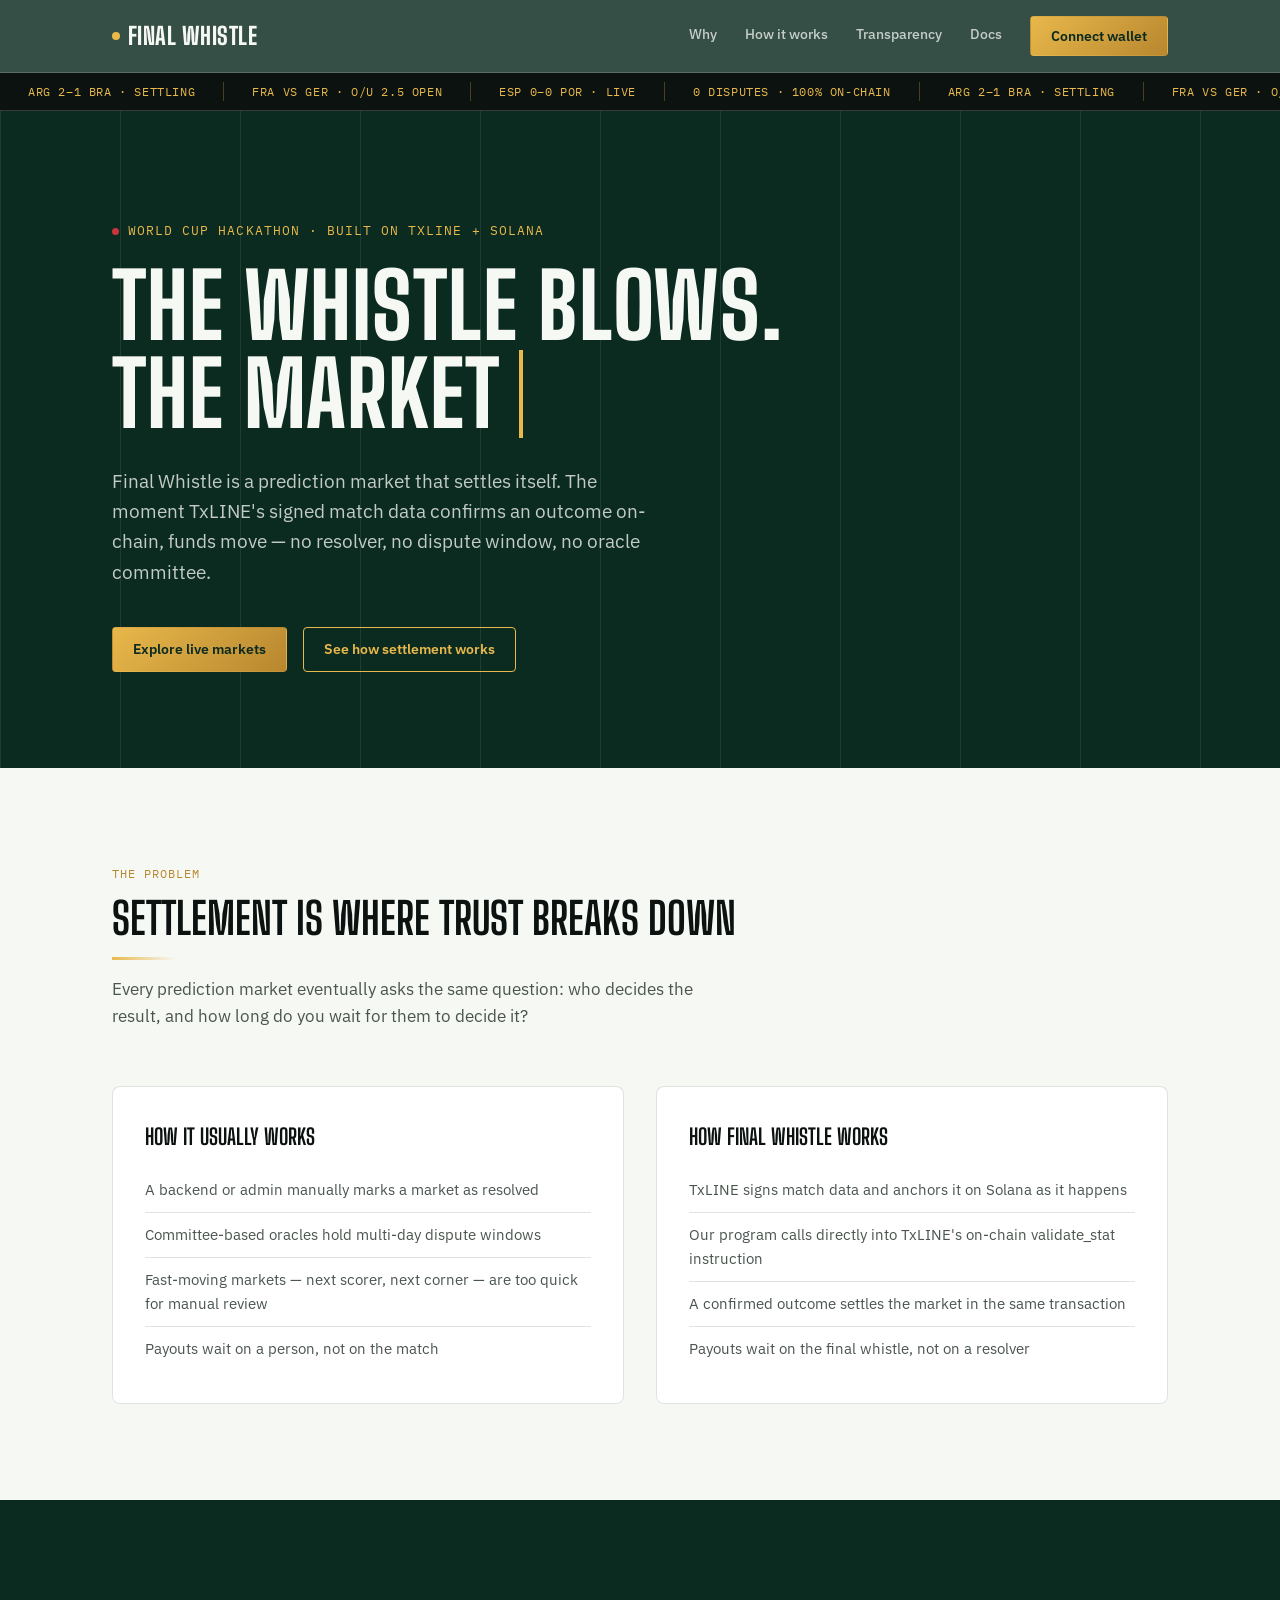
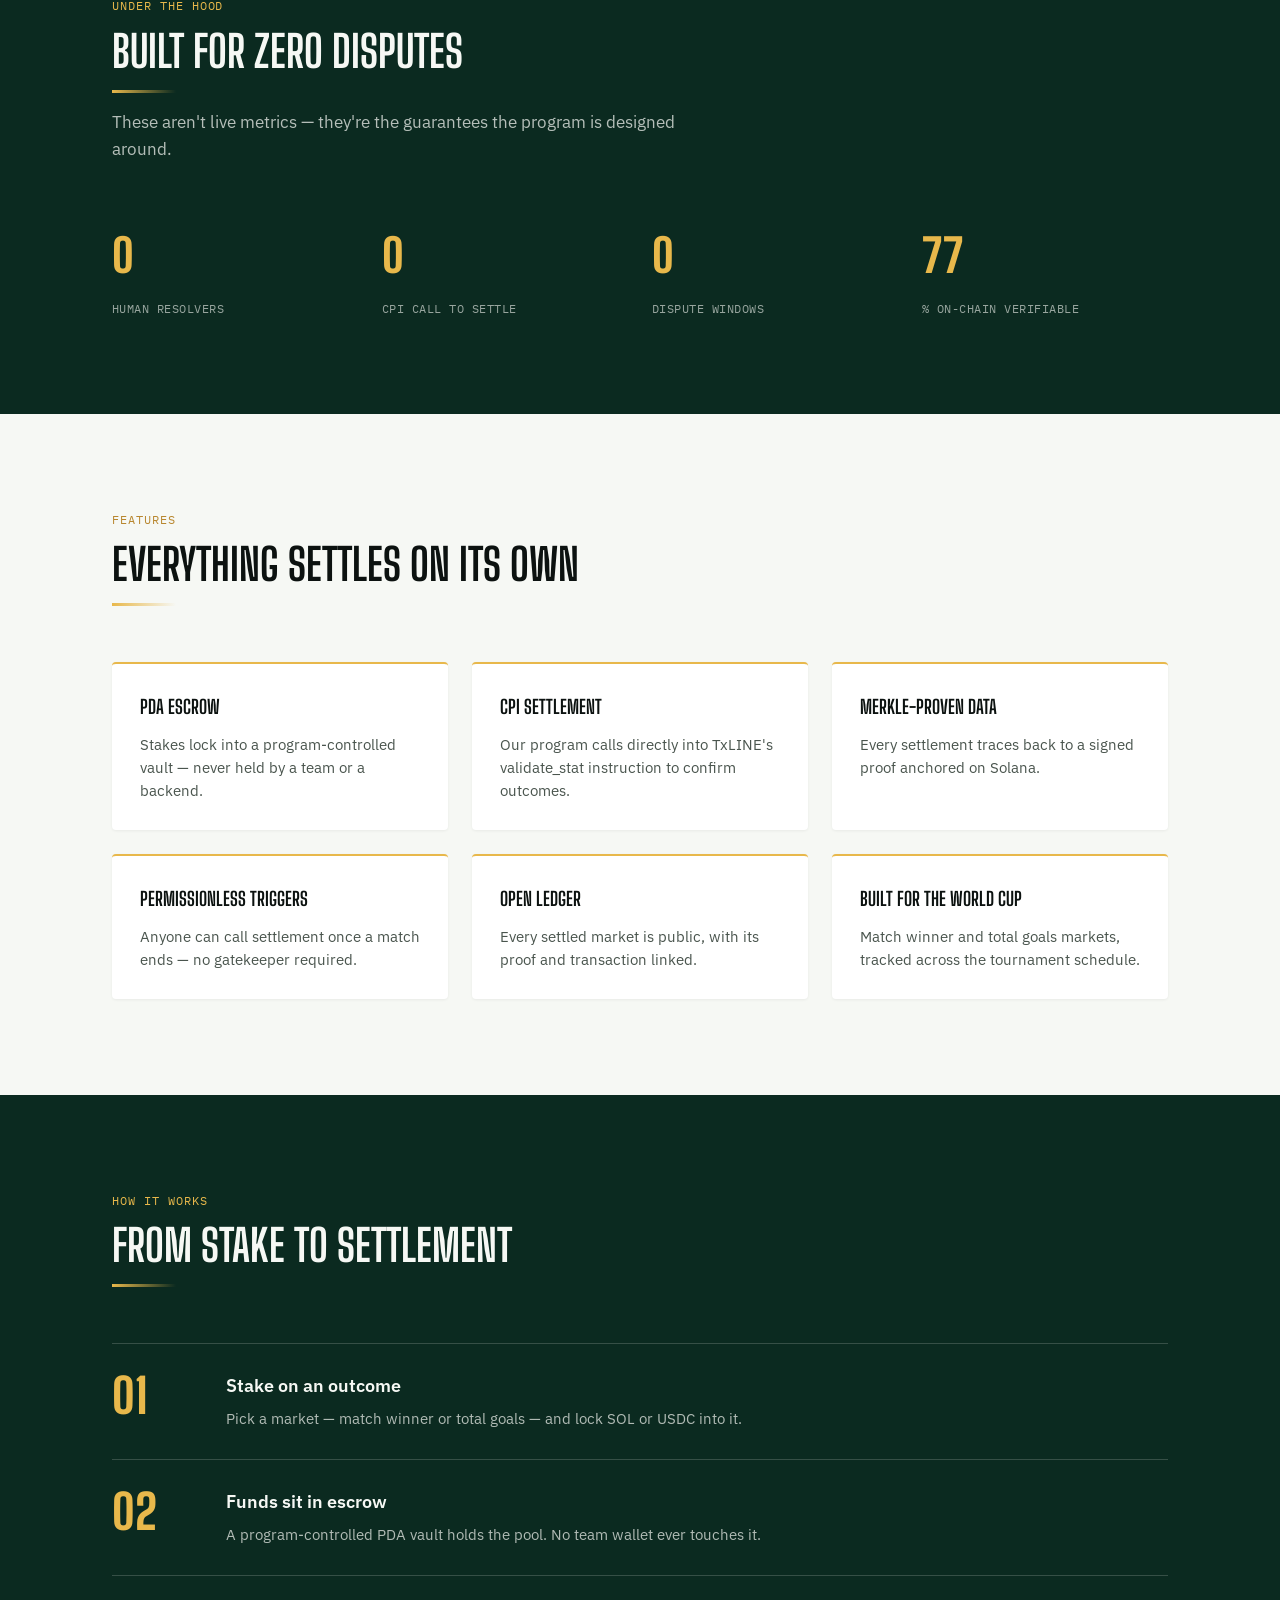
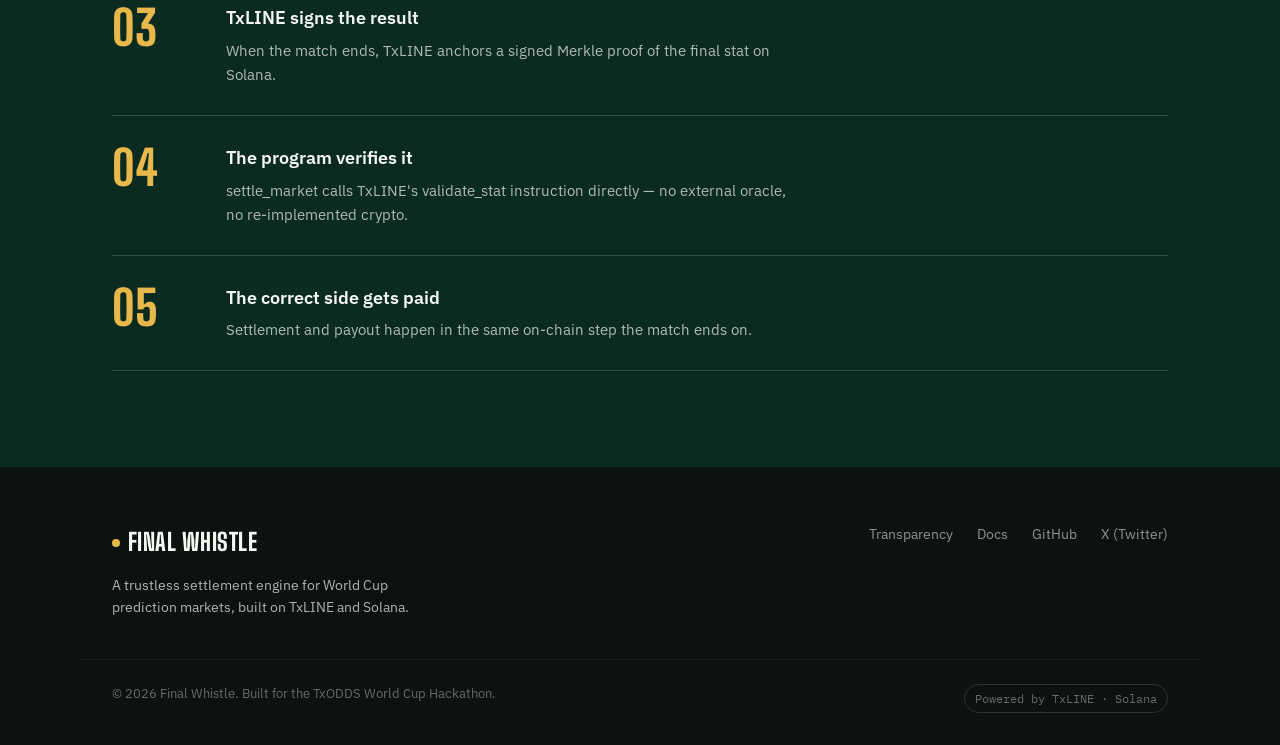
==== website/index.html @ 109b5124 "Final Whistle: Anchor program + website + docs" ====
<!DOCTYPE html>
<html lang="en">
<head>
<meta charset="UTF-8">
<meta name="viewport" content="width=device-width, initial-scale=1.0">
<title>Final Whistle — Trustless World Cup settlement on Solana</title>
<meta name="description" content="A prediction market that settles itself the moment TxLINE confirms a match outcome on-chain — no resolver, no dispute window.">
<link rel="stylesheet" href="style.css">
</head>
<body>

<nav class="nav">
  <div class="container">
    <a href="index.html" class="wordmark"><span class="dot"></span>Final Whistle</a>
    <div class="nav-links">
      <a href="#problem">Why</a>
      <a href="#how">How it works</a>
      <a href="transparency.html">Transparency</a>
      <a href="docs.md">Docs</a>
      <button class="btn solid">Connect wallet</button>
    </div>
  </div>
</nav>

<div class="ticker" aria-hidden="true">
  <div class="ticker-track">
    <span>ARG 2–1 BRA · SETTLING</span>
    <span>FRA vs GER · O/U 2.5 OPEN</span>
    <span>ESP 0–0 POR · LIVE</span>
    <span>0 DISPUTES · 100% ON-CHAIN</span>
    <span>ARG 2–1 BRA · SETTLING</span>
    <span>FRA vs GER · O/U 2.5 OPEN</span>
    <span>ESP 0–0 POR · LIVE</span>
    <span>0 DISPUTES · 100% ON-CHAIN</span>
  </div>
</div>

<section class="hero">
  <div class="sweep" aria-hidden="true"></div>
  <div class="container">
    <div class="eyebrow"><span class="live-dot" aria-hidden="true"></span>World Cup Hackathon · Built on TxLINE + Solana</div>
    <h1>The whistle blows.<br>The market <span class="type">settles.</span></h1>
    <p class="lead">Final Whistle is a prediction market that settles itself. The moment TxLINE's signed match data confirms an outcome on-chain, funds move — no resolver, no dispute window, no oracle committee.</p>
    <div class="cta-row">
      <button class="btn solid">Explore live markets</button>
      <a href="#how" class="btn">See how settlement works</a>
    </div>
  </div>
</section>

<section id="problem">
  <div class="container">
    <div class="eyebrow-sm">The problem</div>
    <h2>Settlement is where trust breaks down</h2>
    <p class="lede">Every prediction market eventually asks the same question: who decides the result, and how long do you wait for them to decide it?</p>
    <div class="split">
      <div class="card">
        <h3>How it usually works</h3>
        <ul>
          <li>A backend or admin manually marks a market as resolved</li>
          <li>Committee-based oracles hold multi-day dispute windows</li>
          <li>Fast-moving markets — next scorer, next corner — are too quick for manual review</li>
          <li>Payouts wait on a person, not on the match</li>
        </ul>
      </div>
      <div class="card">
        <h3>How Final Whistle works</h3>
        <ul>
          <li>TxLINE signs match data and anchors it on Solana as it happens</li>
          <li>Our program calls directly into TxLINE's on-chain validate_stat instruction</li>
          <li>A confirmed outcome settles the market in the same transaction</li>
          <li>Payouts wait on the final whistle, not on a resolver</li>
        </ul>
      </div>
    </div>
  </div>
</section>

<section class="section-dark">
  <div class="container">
    <div class="eyebrow-sm">Under the hood</div>
    <h2>Built for zero disputes</h2>
    <p class="lede">These aren't live metrics — they're the guarantees the program is designed around.</p>
    <div class="stat-strip">
      <div class="stat"><div class="num">0</div><div class="label">Human resolvers</div></div>
      <div class="stat"><div class="num">1</div><div class="label">CPI call to settle</div></div>
      <div class="stat"><div class="num">0</div><div class="label">Dispute windows</div></div>
      <div class="stat"><div class="num">100</div><div class="label">% on-chain verifiable</div></div>
    </div>
  </div>
</section>

<section>
  <div class="container">
    <div class="eyebrow-sm">Features</div>
    <h2>Everything settles on its own</h2>
    <div class="feature-grid">
      <div class="feature"><h3>PDA escrow</h3><p>Stakes lock into a program-controlled vault — never held by a team or a backend.</p></div>
      <div class="feature"><h3>CPI settlement</h3><p>Our program calls directly into TxLINE's validate_stat instruction to confirm outcomes.</p></div>
      <div class="feature"><h3>Merkle-proven data</h3><p>Every settlement traces back to a signed proof anchored on Solana.</p></div>
      <div class="feature"><h3>Permissionless triggers</h3><p>Anyone can call settlement once a match ends — no gatekeeper required.</p></div>
      <div class="feature"><h3>Open ledger</h3><p>Every settled market is public, with its proof and transaction linked.</p></div>
      <div class="feature"><h3>Built for the World Cup</h3><p>Match winner and total goals markets, tracked across the tournament schedule.</p></div>
    </div>
  </div>
</section>

<section id="how" class="section-dark">
  <div class="container">
    <div class="eyebrow-sm">How it works</div>
    <h2>From stake to settlement</h2>
    <div class="steps">
      <div class="step"><div class="num">01</div><div><h4>Stake on an outcome</h4><p>Pick a market — match winner or total goals — and lock SOL or USDC into it.</p></div></div>
      <div class="step"><div class="num">02</div><div><h4>Funds sit in escrow</h4><p>A program-controlled PDA vault holds the pool. No team wallet ever touches it.</p></div></div>
      <div class="step"><div class="num">03</div><div><h4>TxLINE signs the result</h4><p>When the match ends, TxLINE anchors a signed Merkle proof of the final stat on Solana.</p></div></div>
      <div class="step"><div class="num">04</div><div><h4>The program verifies it</h4><p>settle_market calls TxLINE's validate_stat instruction directly — no external oracle, no re-implemented crypto.</p></div></div>
      <div class="step"><div class="num">05</div><div><h4>The correct side gets paid</h4><p>Settlement and payout happen in the same on-chain step the match ends on.</p></div></div>
    </div>
  </div>
</section>

<footer>
  <div class="container">
    <div>
      <div class="wordmark" style="color:#F6F8F4"><span class="dot"></span>Final Whistle</div>
      <p style="margin-top:12px; font-size:14px; max-width:320px;">A trustless settlement engine for World Cup prediction markets, built on TxLINE and Solana.</p>
    </div>
    <div class="footer-links">
      <a href="transparency.html">Transparency</a>
      <a href="docs.md">Docs</a>
      <a href="https://github.com/Aryan6728" target="_blank" rel="noopener">GitHub</a>
      <!-- TODO: replace # with the project's X (Twitter) handle link -->
      <a href="#" target="_blank" rel="noopener">X (Twitter)</a>
    </div>
  </div>
  <div class="container footer-bottom">
    <span>© 2026 Final Whistle. Built for the TxODDS World Cup Hackathon.</span>
    <span class="badge">Powered by TxLINE · Solana</span>
  </div>
</footer>

<script src="script.js"></script>
</body>
</html>
---- website/style.css ----
/* Final Whistle — shared styles */
@import url('https://fonts.googleapis.com/css2?family=Big+Shoulders+Display:wght@600;700;800&family=IBM+Plex+Sans:wght@400;500;600&family=IBM+Plex+Mono:wght@400;500&display=swap');

:root {
  --pitch: #0B2A20;
  --pitch-2: #123A2C;
  --chalk: #F6F8F4;
  --ink: #0C1210;
  --ink-soft: #4A554E;
  --gold: #E8B84B;
  --gold-deep: #B8872F;
  --signal: #C8353D;
  --line-on-dark: rgba(246,248,244,0.18);
  --line-on-light: rgba(12,18,16,0.12);
  --radius: 4px;
  --font-display: 'Big Shoulders Display', sans-serif;
  --font-body: 'IBM Plex Sans', sans-serif;
  --font-mono: 'IBM Plex Mono', monospace;
}

* { box-sizing: border-box; margin: 0; padding: 0; }
html { scroll-behavior: smooth; }
body {
  font-family: var(--font-body);
  background: var(--chalk);
  color: var(--ink);
  line-height: 1.6;
  -webkit-font-smoothing: antialiased;
}
a { color: inherit; text-decoration: none; }
img, svg { display: block; max-width: 100%; }
.container { max-width: 1120px; margin: 0 auto; padding: 0 32px; }
:focus-visible { outline: 2px solid var(--gold); outline-offset: 2px; }
::selection { background: var(--gold); color: var(--pitch); }
::-webkit-scrollbar { width: 10px; }
::-webkit-scrollbar-track { background: var(--chalk); }
::-webkit-scrollbar-thumb { background: var(--gold-deep); border-radius: 6px; }

/* NAV — glass effect */
.nav {
  position: sticky; top: 0; z-index: 50;
  background: rgba(11,42,32,0.82);
  backdrop-filter: blur(10px); -webkit-backdrop-filter: blur(10px);
  border-bottom: 1px solid var(--line-on-dark);
}
.nav .container { display: flex; align-items: center; justify-content: space-between; height: 72px; flex-wrap: wrap; gap: 12px; }
.wordmark { font-family: var(--font-display); font-weight: 800; font-size: 24px; color: var(--chalk); letter-spacing: 0.02em; text-transform: uppercase; display: flex; align-items: center; gap: 8px; }
.wordmark .dot { width: 8px; height: 8px; border-radius: 50%; background: var(--gold); }
.nav-links { display: flex; gap: 28px; align-items: center; flex-wrap: wrap; }
.nav-links a { position: relative; color: var(--chalk); opacity: 0.75; font-size: 14px; font-weight: 500; transition: opacity 0.2s; padding-bottom: 4px; }
.nav-links a::after {
  content: ''; position: absolute; left: 0; right: 0; bottom: 0; height: 1px;
  background: var(--gold); transform: scaleX(0); transform-origin: left;
  transition: transform 0.25s ease;
}
.nav-links a:hover { opacity: 1; }
.nav-links a:hover::after { transform: scaleX(1); }

.btn {
  position: relative; overflow: hidden;
  font-family: var(--font-body); font-weight: 600; font-size: 14px;
  padding: 10px 20px; border-radius: var(--radius); border: 1px solid var(--gold);
  color: var(--gold); background: transparent; cursor: pointer;
  transition: color 0.2s ease, background 0.2s ease, transform 0.2s ease;
  display: inline-flex; align-items: center; gap: 8px;
}
.btn::before {
  content: ''; position: absolute; top: 0; left: -75%; width: 50%; height: 100%;
  background: linear-gradient(120deg, transparent, rgba(255,255,255,0.4), transparent);
  transform: skewX(-20deg); transition: left 0.5s ease;
}
.btn:hover::before { left: 125%; }
.btn:hover { background: var(--gold); color: var(--pitch); transform: translateY(-1px); }
.btn.solid { background: linear-gradient(135deg, var(--gold), var(--gold-deep)); color: var(--pitch); border-color: transparent; }
.btn.solid:hover { filter: brightness(1.08); color: var(--pitch); }

/* TICKER — continuous scoreboard strip, always animating */
.ticker { background: var(--ink); border-bottom: 1px solid var(--line-on-dark); overflow: hidden; white-space: nowrap; }
.ticker-track {
  display: inline-flex; width: max-content; gap: 0;
  animation: ticker-scroll 26s linear infinite;
  padding: 9px 0;
}
.ticker-track span {
  font-family: var(--font-mono); font-size: 12px; letter-spacing: 0.05em;
  color: var(--gold); text-transform: uppercase; white-space: nowrap;
  padding: 0 28px; border-right: 1px solid rgba(232,184,75,0.28);
}
@keyframes ticker-scroll { from { transform: translateX(0); } to { transform: translateX(-50%); } }

/* HERO */
.hero { background: var(--pitch); color: var(--chalk); position: relative; overflow: hidden; padding: 110px 0 96px; }
.hero::before {
  content: ''; position: absolute; inset: 0;
  background-image: repeating-linear-gradient(90deg, var(--line-on-dark) 0px, var(--line-on-dark) 1px, transparent 1px, transparent 120px);
  background-size: 120px 100%; opacity: 0.5; pointer-events: none;
  animation: grid-drift 14s linear infinite;
}
@keyframes grid-drift { from { background-position-x: 0; } to { background-position-x: 120px; } }
.sweep { position: absolute; top: 0; left: -40%; width: 40%; height: 100%; background: linear-gradient(90deg, transparent, rgba(232,184,75,0.10), transparent); animation: sweep 3.5s ease-in-out 1; }
@keyframes sweep { to { left: 140%; } }
.eyebrow { font-family: var(--font-mono); font-size: 13px; letter-spacing: 0.08em; color: var(--gold); text-transform: uppercase; margin-bottom: 20px; display: flex; align-items: center; opacity: 0; animation: rise 0.7s ease-out 0.1s forwards; }
.live-dot { width: 7px; height: 7px; border-radius: 50%; background: var(--signal); margin-right: 9px; animation: pulse 1.6s ease-in-out infinite; flex-shrink: 0; }
@keyframes pulse { 0%,100% { opacity: 1; transform: scale(1); } 50% { opacity: 0.4; transform: scale(1.5); } }
.hero h1 { font-family: var(--font-display); font-weight: 800; text-transform: uppercase; font-size: clamp(44px, 7vw, 92px); line-height: 0.98; letter-spacing: 0.01em; max-width: 880px; margin-bottom: 28px; opacity: 0; animation: rise 0.8s ease-out 0.25s forwards; }
.hero h1 span { color: var(--gold); }
.hero h1 .type {
  display: inline-block;
  overflow: hidden;
  white-space: nowrap;
  vertical-align: bottom;
  border-right: 4px solid var(--gold);
  width: 0;
  animation:
    typewriter-loop 4.5s steps(9, end) infinite,
    caret-blink 0.7s step-end infinite;
}
@keyframes typewriter-loop {
  0%      { width: 0; }
  8%      { width: 0; }     /* brief pause before typing starts */
  46%     { width: 9ch; }   /* finishes typing */
  66%     { width: 9ch; }   /* holds, fully written */
  96%     { width: 0; }     /* erases backward, character by character */
  100%    { width: 0; }     /* brief pause before retyping */
}
@keyframes caret-blink {
  0%, 100% { border-color: var(--gold); }
  50%      { border-color: transparent; }
}
.hero p.lead { font-size: 19px; color: rgba(246,248,244,0.78); max-width: 560px; margin-bottom: 40px; opacity: 0; animation: rise 0.8s ease-out 0.4s forwards; }
.hero .cta-row { display: flex; gap: 16px; flex-wrap: wrap; opacity: 0; animation: rise 0.8s ease-out 0.55s forwards; }
@keyframes rise { from { opacity: 0; transform: translateY(16px); } to { opacity: 1; transform: translateY(0); } }

/* SECTIONS */
section { padding: 96px 0; }
.section-dark { background: var(--pitch); color: var(--chalk); }
.eyebrow-sm { font-family: var(--font-mono); font-size: 12px; letter-spacing: 0.08em; text-transform: uppercase; color: var(--gold-deep); margin-bottom: 12px; }
.section-dark .eyebrow-sm { color: var(--gold); }
h2 { font-family: var(--font-display); font-weight: 700; text-transform: uppercase; font-size: clamp(28px, 4vw, 44px); line-height: 1.05; margin-bottom: 16px; }
h2::after { content: ''; display: block; width: 64px; height: 3px; margin-top: 16px; background: linear-gradient(90deg, var(--gold), transparent); }
.lede { font-size: 17px; color: var(--ink-soft); max-width: 620px; }
.section-dark .lede { color: rgba(246,248,244,0.72); }

/* PROBLEM / SOLUTION */
.split { display: grid; grid-template-columns: 1fr 1fr; gap: 32px; margin-top: 56px; }
.card { background: #fff; border: 1px solid var(--line-on-light); border-radius: 8px; padding: 32px; transition: transform 0.3s ease, box-shadow 0.3s ease, border-color 0.3s ease; }
.card:hover { transform: translateY(-5px); box-shadow: 0 16px 32px rgba(12,18,16,0.10); border-color: var(--gold); }
.card h3 { font-family: var(--font-display); font-size: 22px; font-weight: 700; text-transform: uppercase; margin-bottom: 14px; }
.card ul { list-style: none; }
.card li { padding: 10px 0; border-top: 1px solid var(--line-on-light); font-size: 15px; color: var(--ink-soft); }
.card li:first-child { border-top: none; }

/* FEATURES */
.feature-grid { display: grid; grid-template-columns: repeat(3, 1fr); gap: 24px; margin-top: 56px; }
.feature {
  padding: 28px; border-top: 2px solid var(--gold); background: #fff; border-radius: 4px;
  box-shadow: 0 1px 3px rgba(12,18,16,0.06);
  transition: transform 0.3s ease, box-shadow 0.3s ease;
  opacity: 1; transform: none;
}
.feature:hover { transform: translateY(-4px); box-shadow: 0 14px 28px rgba(12,18,16,0.10); }
.feature h3 { font-family: var(--font-display); font-size: 19px; font-weight: 700; text-transform: uppercase; margin-bottom: 10px; }
.feature p { font-size: 14.5px; color: var(--ink-soft); }

/* HOW IT WORKS */
.steps { margin-top: 56px; }
.step {
  display: grid; grid-template-columns: 90px 1fr; gap: 24px; padding: 28px 0;
  border-top: 1px solid var(--line-on-dark); transition: background 0.3s ease;
  opacity: 1; transform: none;
}
.step:hover { background: rgba(232,184,75,0.05); }
.step:last-child { border-bottom: 1px solid var(--line-on-dark); }
.step .num { font-family: var(--font-display); font-size: 48px; font-weight: 800; color: var(--gold); line-height: 1; }
.step h4 { font-family: var(--font-body); font-size: 18px; font-weight: 600; margin-bottom: 6px; color: var(--chalk); }
.step p { color: rgba(246,248,244,0.7); font-size: 15px; max-width: 560px; }

/* STATS */
.stat-strip { display: grid; grid-template-columns: repeat(4, 1fr); gap: 24px; margin-top: 56px; }
.stat .num { font-family: var(--font-display); font-size: 46px; font-weight: 800; color: var(--gold); font-variant-numeric: tabular-nums; }
.stat .label { font-family: var(--font-mono); font-size: 12px; letter-spacing: 0.04em; color: rgba(246,248,244,0.6); margin-top: 6px; text-transform: uppercase; }

/* FOOTER */
footer { background: var(--ink); color: rgba(246,248,244,0.7); padding: 56px 0 32px; }
footer .container { display: flex; justify-content: space-between; align-items: flex-start; flex-wrap: wrap; gap: 32px; }
.footer-links { display: flex; gap: 24px; flex-wrap: wrap; }
.footer-links a { font-size: 14px; opacity: 0.8; transition: opacity 0.2s, color 0.2s; }
.footer-links a:hover { opacity: 1; color: var(--gold); }
.footer-bottom { margin-top: 40px; padding-top: 24px; border-top: 1px solid rgba(246,248,244,0.12); font-size: 13px; opacity: 0.55; display: flex; justify-content: space-between; flex-wrap: wrap; gap: 12px; }
.badge { font-family: var(--font-mono); font-size: 12px; padding: 4px 10px; border: 1px solid rgba(246,248,244,0.25); border-radius: 100px; display: inline-flex; gap: 6px; align-items: center; }

/* TRANSPARENCY PAGE */
.receipt {
  background: #fff; border: 1px solid var(--line-on-light); border-radius: 6px; padding: 28px;
  margin-bottom: 20px; position: relative; overflow: hidden;
  display: grid; grid-template-columns: 1fr auto; gap: 20px; align-items: center;
  transition: transform 0.3s ease, box-shadow 0.3s ease;
  opacity: 1; transform: none;
}
.receipt:hover { transform: translateY(-3px); box-shadow: 0 14px 28px rgba(12,18,16,0.08); }
.receipt::before { content: ''; position: absolute; left: 0; top: 0; bottom: 0; width: 4px; background: var(--gold); }
.receipt-meta { display: flex; flex-direction: column; gap: 6px; }
.receipt-match { font-family: var(--font-display); font-weight: 700; font-size: 18px; text-transform: uppercase; }
.receipt-detail { font-size: 13.5px; color: var(--ink-soft); }
.receipt-hash { font-family: var(--font-mono); font-size: 12.5px; color: var(--ink-soft); }
.receipt-hash a { color: var(--gold-deep); border-bottom: 1px dotted var(--gold-deep); }
.stamp {
  font-family: var(--font-display); font-weight: 800; font-size: 15px; letter-spacing: 0.08em;
  color: #fff; background: var(--gold-deep); padding: 8px 16px; border-radius: 3px;
  transform: rotate(-4deg); animation: stamp-glow 2.4s ease-in-out infinite;
}
@keyframes stamp-glow { 0%,100% { box-shadow: 0 0 0 rgba(184,135,47,0); } 50% { box-shadow: 0 0 16px rgba(184,135,47,0.55); } }
.demo-note { font-family: var(--font-mono); font-size: 12.5px; color: var(--ink-soft); background: #fff; border: 1px dashed var(--line-on-light); padding: 14px 18px; border-radius: 4px; margin-bottom: 32px; }
.verify-steps { margin-top: 20px; list-style: none; }
.verify-steps li { font-size: 14.5px; padding: 8px 0; }

/* Progressive-enhancement scroll reveal — pure CSS where supported */
@supports (animation-timeline: view()) {
  .feature, .step, .receipt {
    animation-name: reveal; animation-duration: 0.7s; animation-timing-function: ease-out;
    animation-fill-mode: both; animation-timeline: view(); animation-range: entry 0% cover 30%;
  }
}
@keyframes reveal { from { opacity: 0; transform: translateY(20px); } to { opacity: 1; transform: translateY(0); } }

/* Fallback for browsers without scroll-timeline: JS opts elements into this */
@supports not (animation-timeline: view()) {
  .js-reveal .feature, .js-reveal .step, .js-reveal .receipt {
    opacity: 0; transform: translateY(20px);
    transition: opacity 0.6s ease, transform 0.6s ease;
  }
  .js-reveal .feature.visible, .js-reveal .step.visible, .js-reveal .receipt.visible {
    opacity: 1; transform: translateY(0);
  }
}

@media (prefers-reduced-motion: reduce) {
  .eyebrow, .hero h1, .hero p.lead, .hero .cta-row { animation: none; opacity: 1; }
  .sweep, .live-dot, .ticker-track, .stamp { animation: none; }
  .hero::before { animation: none; }
  .feature, .step, .receipt { animation: none !important; opacity: 1 !important; transform: none !important; }
  .hero h1 .type { animation: none; width: auto; border-right: none; overflow: visible; white-space: normal; }
}

@media (max-width: 860px) {
  .split, .feature-grid, .stat-strip { grid-template-columns: 1fr; }
  .step { grid-template-columns: 56px 1fr; }
  .step .num { font-size: 32px; }
  .receipt { grid-template-columns: 1fr; }
}
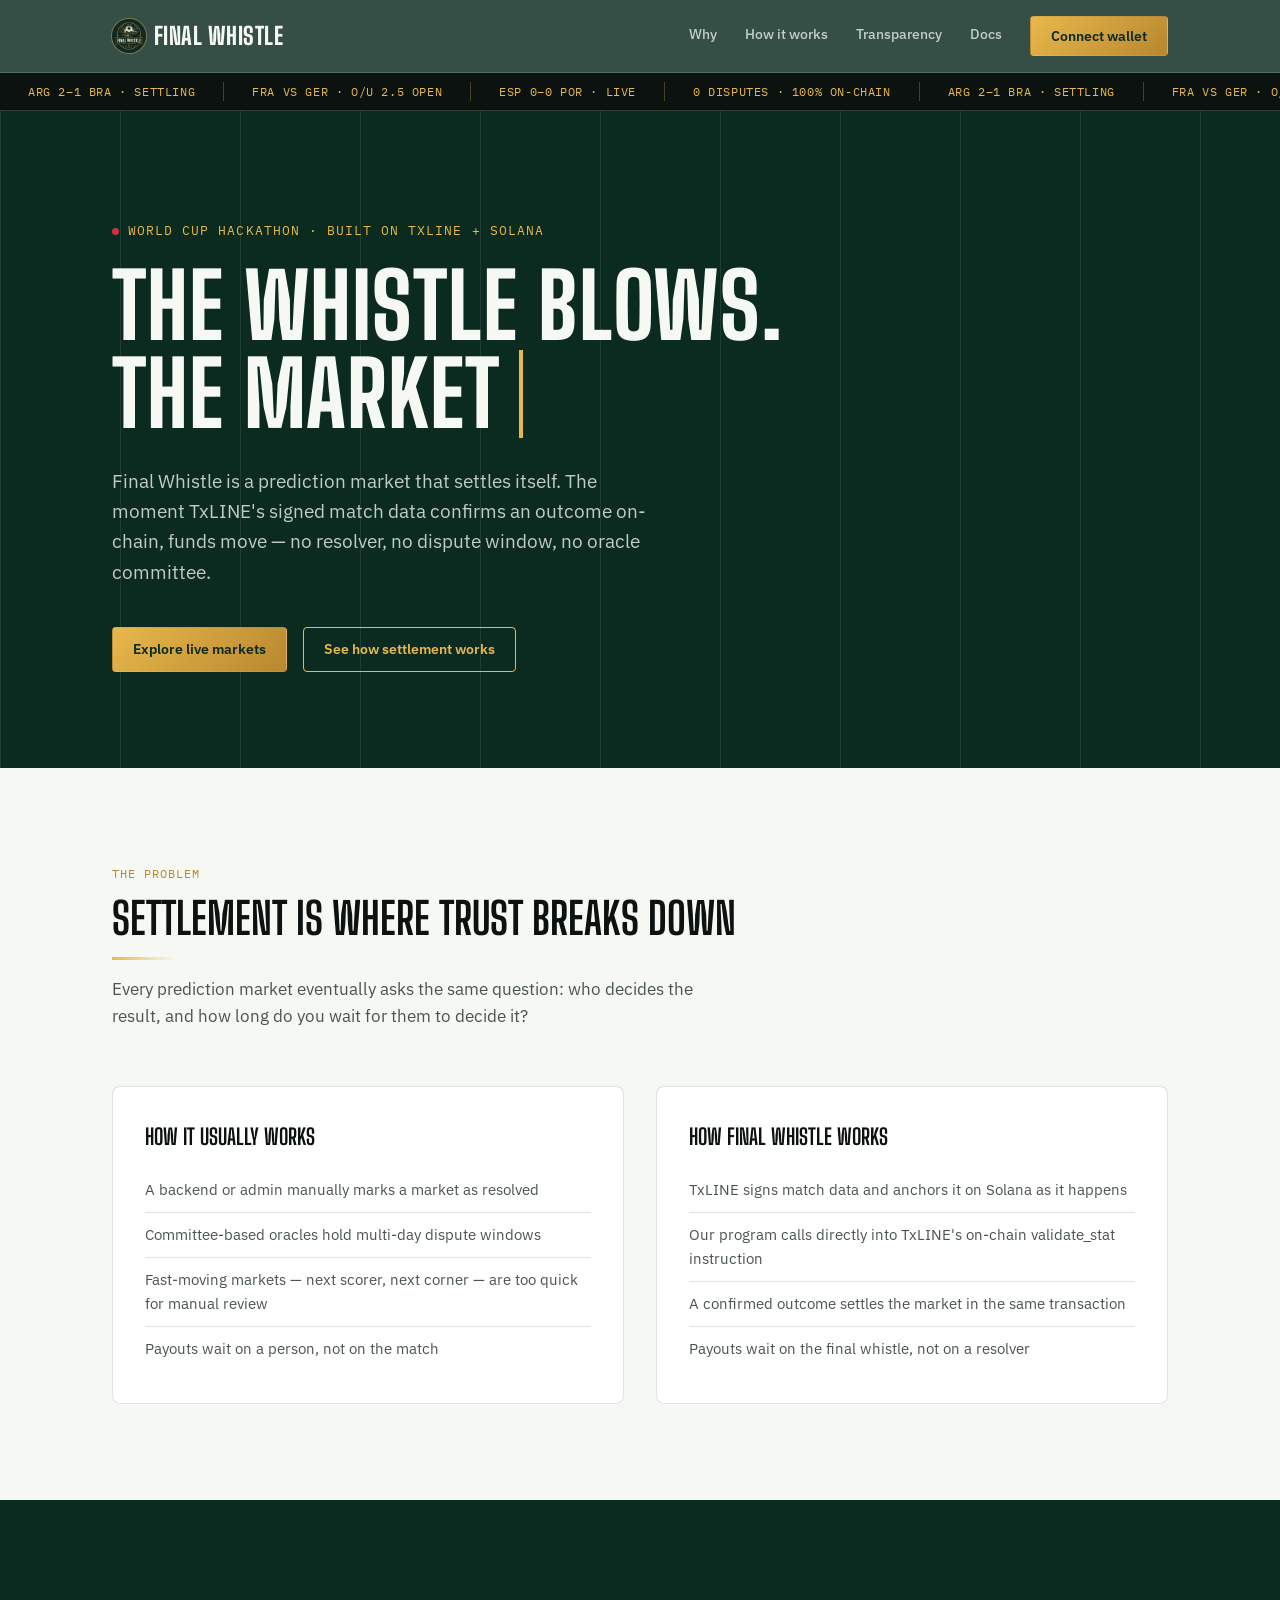
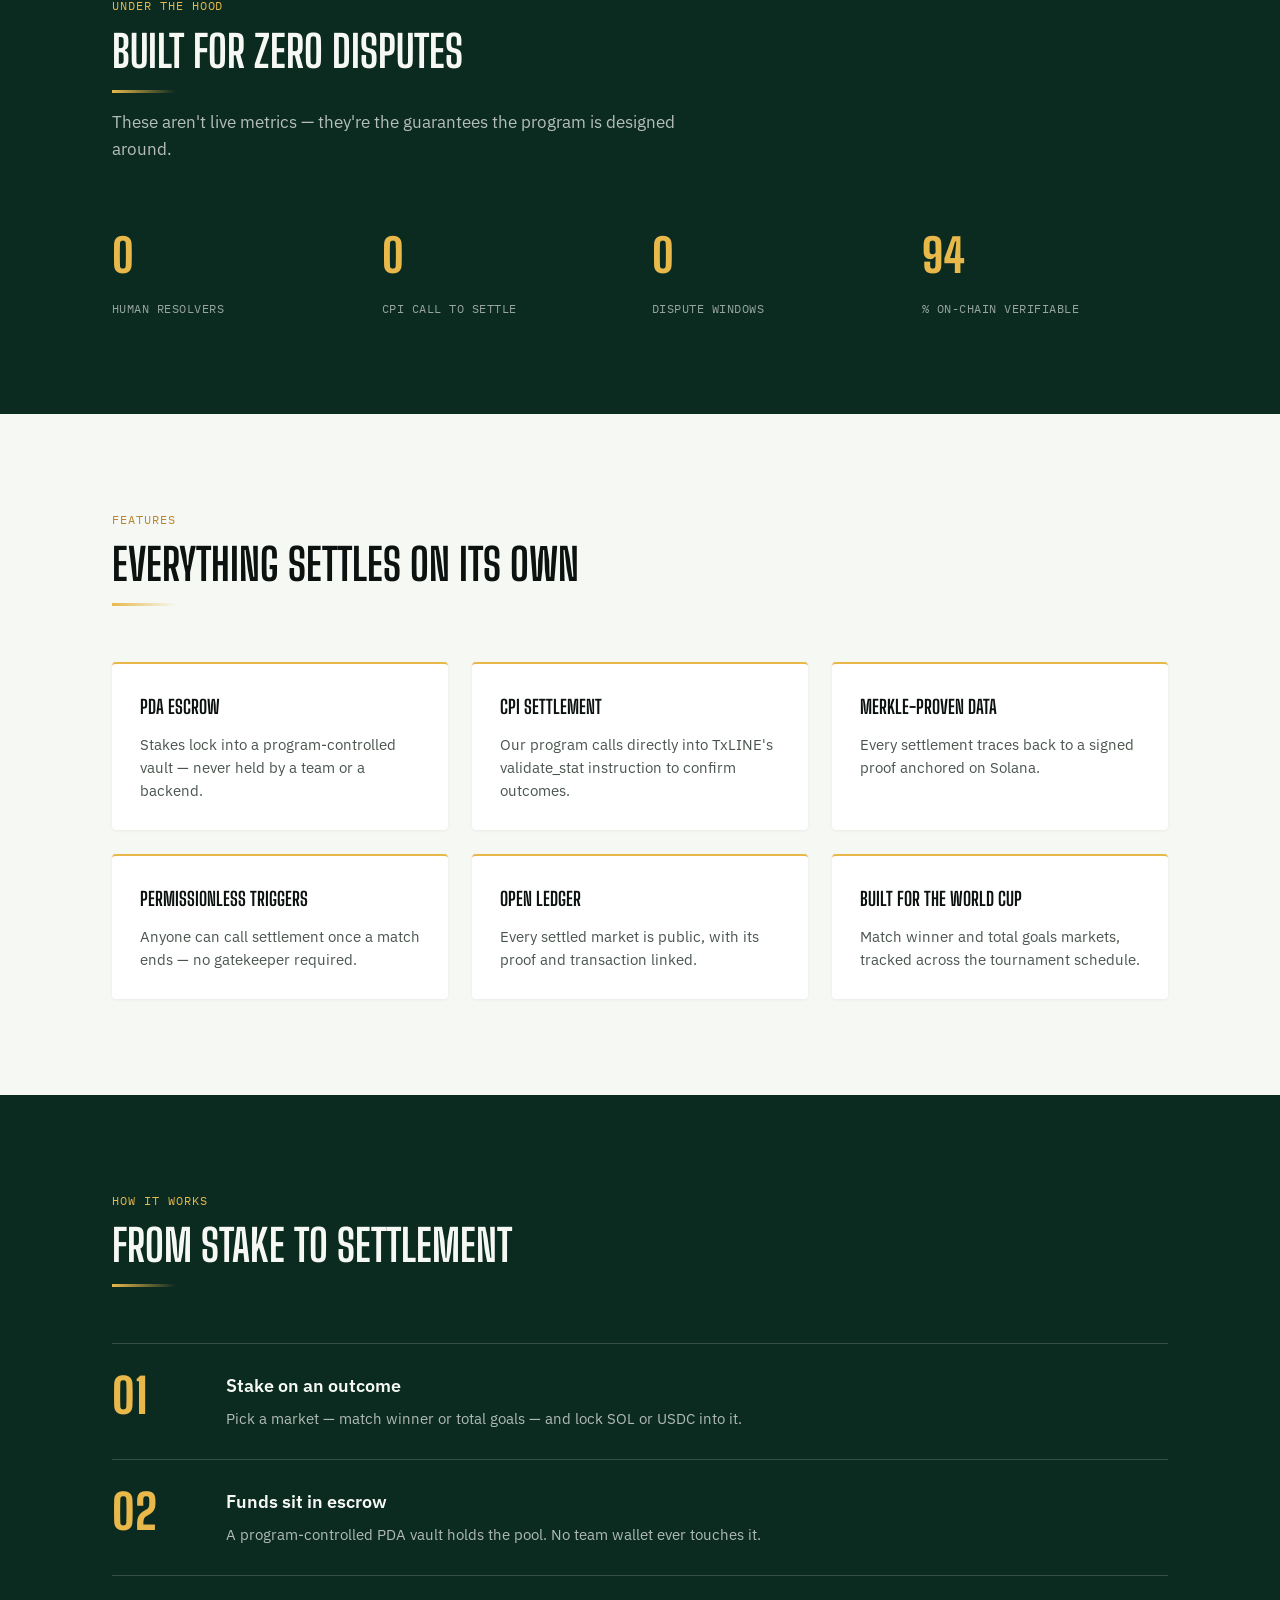
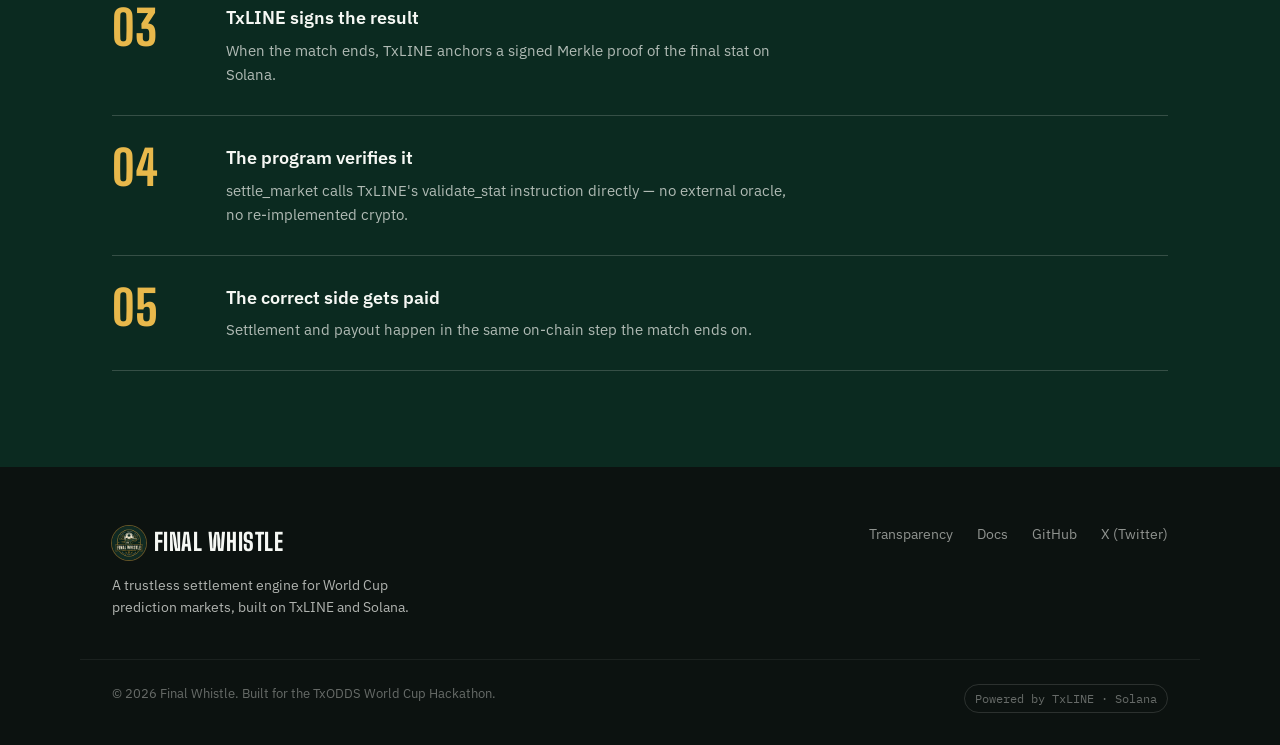
==== commit 5d237b92: "Add logo to website and README" ====
--- a/website/index.html
+++ b/website/index.html
@@ -5,13 +5,16 @@
 <meta name="viewport" content="width=device-width, initial-scale=1.0">
 <title>Final Whistle — Trustless World Cup settlement on Solana</title>
 <meta name="description" content="A prediction market that settles itself the moment TxLINE confirms a match outcome on-chain — no resolver, no dispute window.">
+<link rel="icon" type="image/png" sizes="32x32" href="favicon-32.png">
+<link rel="icon" type="image/png" sizes="64x64" href="favicon-64.png">
+<link rel="apple-touch-icon" href="apple-touch-icon.png">
 <link rel="stylesheet" href="style.css">
 </head>
 <body>
 
 <nav class="nav">
   <div class="container">
-    <a href="index.html" class="wordmark"><span class="dot"></span>Final Whistle</a>
+    <a href="index.html" class="wordmark"><img src="logo-nav.png" alt="Final Whistle" class="logo-img">Final Whistle</a>
     <div class="nav-links">
       <a href="#problem">Why</a>
       <a href="#how">How it works</a>
@@ -122,7 +125,7 @@
 <footer>
   <div class="container">
     <div>
-      <div class="wordmark" style="color:#F6F8F4"><span class="dot"></span>Final Whistle</div>
+      <div class="wordmark" style="color:#F6F8F4"><img src="logo-nav.png" alt="Final Whistle" class="logo-img">Final Whistle</div>
       <p style="margin-top:12px; font-size:14px; max-width:320px;">A trustless settlement engine for World Cup prediction markets, built on TxLINE and Solana.</p>
     </div>
     <div class="footer-links">
--- a/website/style.css
+++ b/website/style.css
@@ -46,6 +46,7 @@
 .nav .container { display: flex; align-items: center; justify-content: space-between; height: 72px; flex-wrap: wrap; gap: 12px; }
 .wordmark { font-family: var(--font-display); font-weight: 800; font-size: 24px; color: var(--chalk); letter-spacing: 0.02em; text-transform: uppercase; display: flex; align-items: center; gap: 8px; }
 .wordmark .dot { width: 8px; height: 8px; border-radius: 50%; background: var(--gold); }
+.wordmark .logo-img { height: 34px; width: 34px; border-radius: 50%; object-fit: cover; box-shadow: 0 0 0 1px rgba(232,184,75,0.4); }
 .nav-links { display: flex; gap: 28px; align-items: center; flex-wrap: wrap; }
 .nav-links a { position: relative; color: var(--chalk); opacity: 0.75; font-size: 14px; font-weight: 500; transition: opacity 0.2s; padding-bottom: 4px; }
 .nav-links a::after {
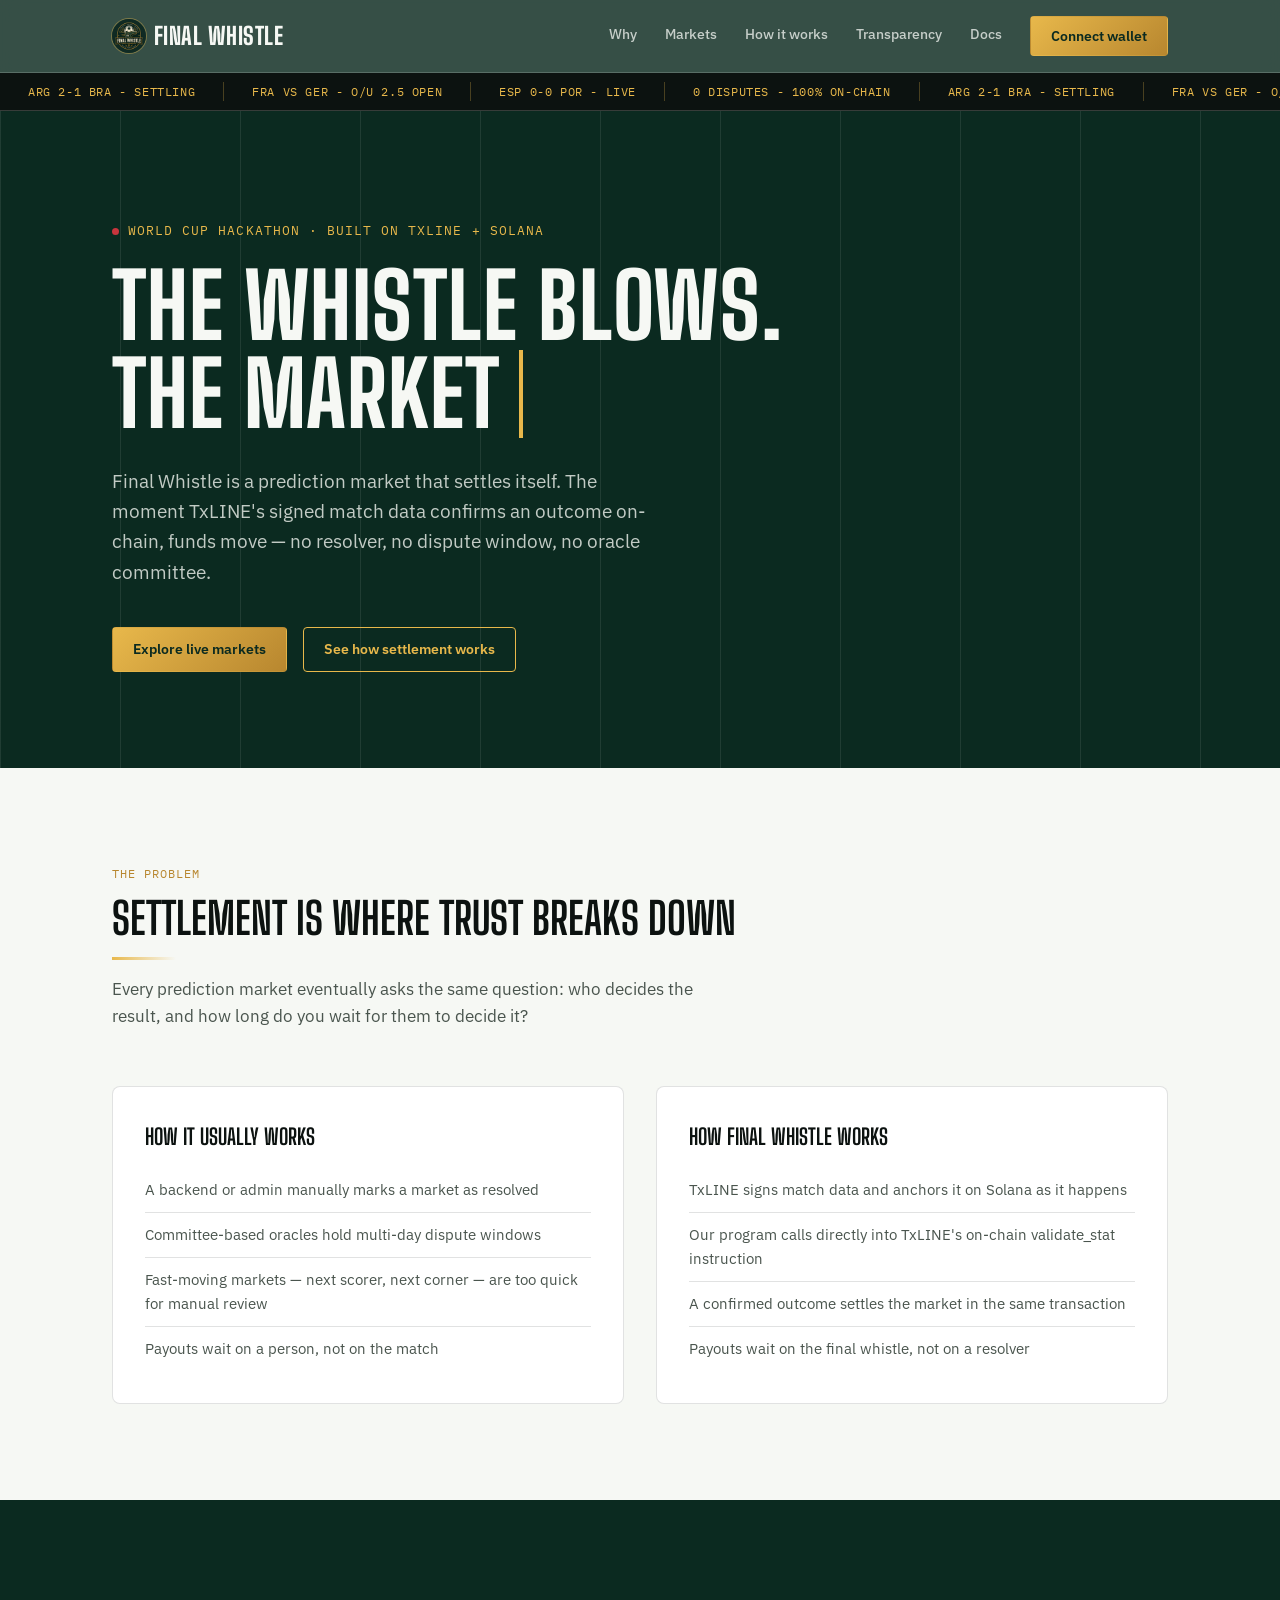
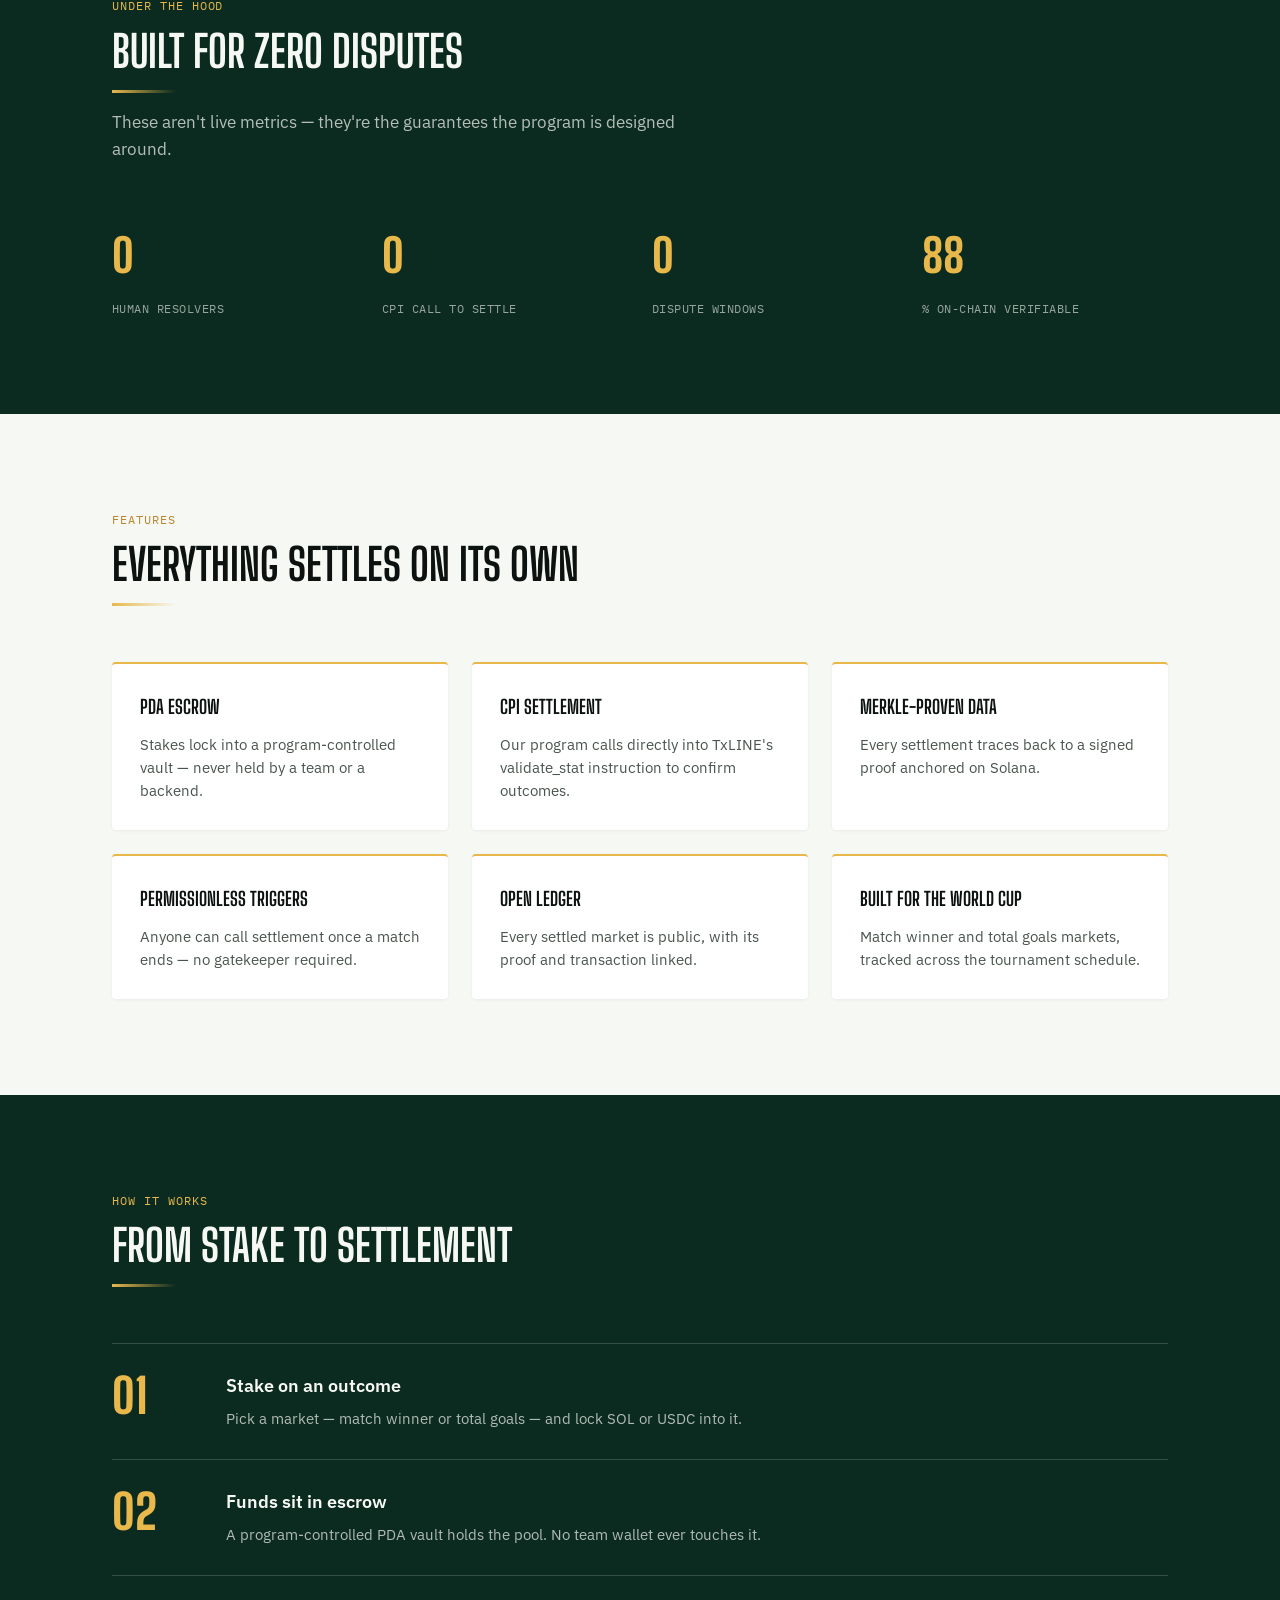
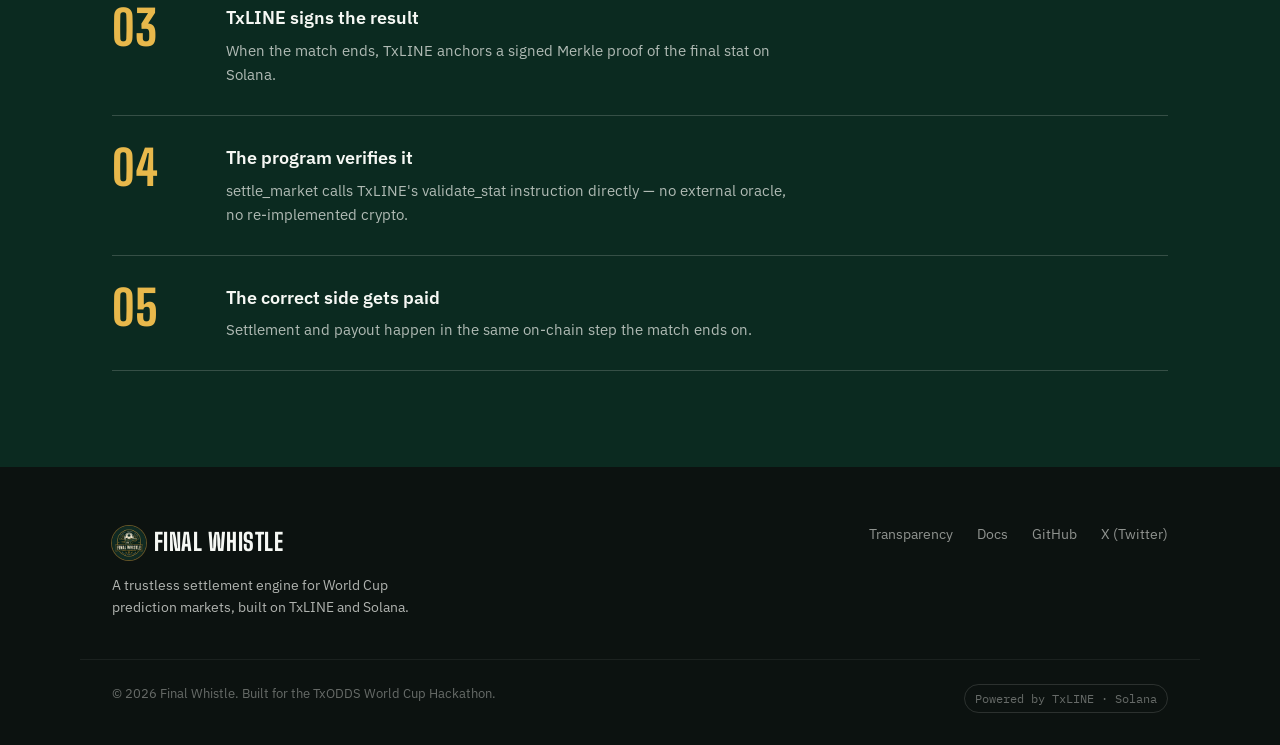
==== commit ffe4598e: "Wire real on-chain staking via connected wallet" ====
--- a/website/index.html
+++ b/website/index.html
@@ -17,24 +17,41 @@
     <a href="index.html" class="wordmark"><img src="logo-nav.png" alt="Final Whistle" class="logo-img">Final Whistle</a>
     <div class="nav-links">
       <a href="#problem">Why</a>
+      <a href="markets.html">Markets</a>
       <a href="#how">How it works</a>
       <a href="transparency.html">Transparency</a>
       <a href="docs.md">Docs</a>
-      <button class="btn solid">Connect wallet</button>
+      <button class="btn solid" id="connectWalletBtn">Connect wallet</button>
     </div>
   </div>
 </nav>
 
 <div class="ticker" aria-hidden="true">
   <div class="ticker-track">
-    <span>ARG 2–1 BRA · SETTLING</span>
-    <span>FRA vs GER · O/U 2.5 OPEN</span>
-    <span>ESP 0–0 POR · LIVE</span>
-    <span>0 DISPUTES · 100% ON-CHAIN</span>
-    <span>ARG 2–1 BRA · SETTLING</span>
-    <span>FRA vs GER · O/U 2.5 OPEN</span>
-    <span>ESP 0–0 POR · LIVE</span>
-    <span>0 DISPUTES · 100% ON-CHAIN</span>
+    <span>ARG 2-1 BRA - SETTLING</span>
+    <span>FRA VS GER - O/U 2.5 OPEN</span>
+    <span>ESP 0-0 POR - LIVE</span>
+    <span>0 DISPUTES - 100% ON-CHAIN</span>
+    <span>ARG 2-1 BRA - SETTLING</span>
+    <span>FRA VS GER - O/U 2.5 OPEN</span>
+    <span>ESP 0-0 POR - LIVE</span>
+    <span>0 DISPUTES - 100% ON-CHAIN</span>
+    <span>ARG 2-1 BRA - SETTLING</span>
+    <span>FRA VS GER - O/U 2.5 OPEN</span>
+    <span>ESP 0-0 POR - LIVE</span>
+    <span>0 DISPUTES - 100% ON-CHAIN</span>
+    <span>ARG 2-1 BRA - SETTLING</span>
+    <span>FRA VS GER - O/U 2.5 OPEN</span>
+    <span>ESP 0-0 POR - LIVE</span>
+    <span>0 DISPUTES - 100% ON-CHAIN</span>
+    <span>ARG 2-1 BRA - SETTLING</span>
+    <span>FRA VS GER - O/U 2.5 OPEN</span>
+    <span>ESP 0-0 POR - LIVE</span>
+    <span>0 DISPUTES - 100% ON-CHAIN</span>
+    <span>ARG 2-1 BRA - SETTLING</span>
+    <span>FRA VS GER - O/U 2.5 OPEN</span>
+    <span>ESP 0-0 POR - LIVE</span>
+    <span>0 DISPUTES - 100% ON-CHAIN</span>
   </div>
 </div>
 
@@ -45,7 +62,7 @@
     <h1>The whistle blows.<br>The market <span class="type">settles.</span></h1>
     <p class="lead">Final Whistle is a prediction market that settles itself. The moment TxLINE's signed match data confirms an outcome on-chain, funds move — no resolver, no dispute window, no oracle committee.</p>
     <div class="cta-row">
-      <button class="btn solid">Explore live markets</button>
+      <a href="markets.html" class="btn solid">Explore live markets</a>
       <a href="#how" class="btn">See how settlement works</a>
     </div>
   </div>
@@ -131,7 +148,7 @@
     <div class="footer-links">
       <a href="transparency.html">Transparency</a>
       <a href="docs.md">Docs</a>
-      <a href="https://github.com/Aryan6728" target="_blank" rel="noopener">GitHub</a>
+      <a href="https://github.com/Aryan6728/final-whistle" target="_blank" rel="noopener">GitHub</a>
       <!-- TODO: replace # with the project's X (Twitter) handle link -->
       <a href="#" target="_blank" rel="noopener">X (Twitter)</a>
     </div>
--- a/website/style.css
+++ b/website/style.css
@@ -74,6 +74,8 @@
 .btn:hover { background: var(--gold); color: var(--pitch); transform: translateY(-1px); }
 .btn.solid { background: linear-gradient(135deg, var(--gold), var(--gold-deep)); color: var(--pitch); border-color: transparent; }
 .btn.solid:hover { filter: brightness(1.08); color: var(--pitch); }
+.btn.wallet-connected { background: transparent; border-color: var(--gold); color: var(--gold); font-family: var(--font-mono); font-size: 13px; }
+.btn.wallet-connected:hover { background: var(--signal); border-color: var(--signal); color: #fff; }
 
 /* TICKER — continuous scoreboard strip, always animating */
 .ticker { background: var(--ink); border-bottom: 1px solid var(--line-on-dark); overflow: hidden; white-space: nowrap; }
@@ -212,6 +214,19 @@
 }
 @keyframes stamp-glow { 0%,100% { box-shadow: 0 0 0 rgba(184,135,47,0); } 50% { box-shadow: 0 0 16px rgba(184,135,47,0.55); } }
 .demo-note { font-family: var(--font-mono); font-size: 12.5px; color: var(--ink-soft); background: #fff; border: 1px dashed var(--line-on-light); padding: 14px 18px; border-radius: 4px; margin-bottom: 32px; }
+
+/* MARKETS PAGE */
+.market-card { background: #fff; border: 1px solid var(--line-on-light); border-radius: 8px; padding: 28px; margin-bottom: 24px; }
+.market-type { font-family: var(--font-mono); font-size: 11.5px; text-transform: uppercase; letter-spacing: 0.06em; color: var(--gold-deep); margin-bottom: 6px; }
+.market-card h3 { font-family: var(--font-display); font-size: 24px; font-weight: 700; text-transform: uppercase; margin-bottom: 16px; }
+.pool-bar { display: flex; height: 8px; border-radius: 4px; overflow: hidden; margin-bottom: 16px; background: var(--line-on-light); }
+.market-sides { display: flex; gap: 12px; flex-wrap: wrap; }
+.side-btn { flex: 1; min-width: 120px; padding: 14px; border: 1px solid var(--line-on-light); border-radius: 6px; background: var(--chalk); cursor: pointer; text-align: left; transition: border-color 0.2s, background 0.2s; font-family: var(--font-body); }
+.side-btn:hover { border-color: var(--gold); background: #fff; }
+.side-btn .side-name { font-weight: 600; font-size: 14.5px; display: block; margin-bottom: 4px; }
+.side-btn .side-pct { font-family: var(--font-mono); font-size: 13px; color: var(--ink-soft); }
+.market-pool-total { font-size: 13px; color: var(--ink-soft); margin-top: 14px; }
+.stake-note { font-family: var(--font-mono); font-size: 12.5px; color: var(--gold-deep); margin-top: 10px; min-height: 18px; }
 .verify-steps { margin-top: 20px; list-style: none; }
 .verify-steps li { font-size: 14.5px; padding: 8px 0; }
 
